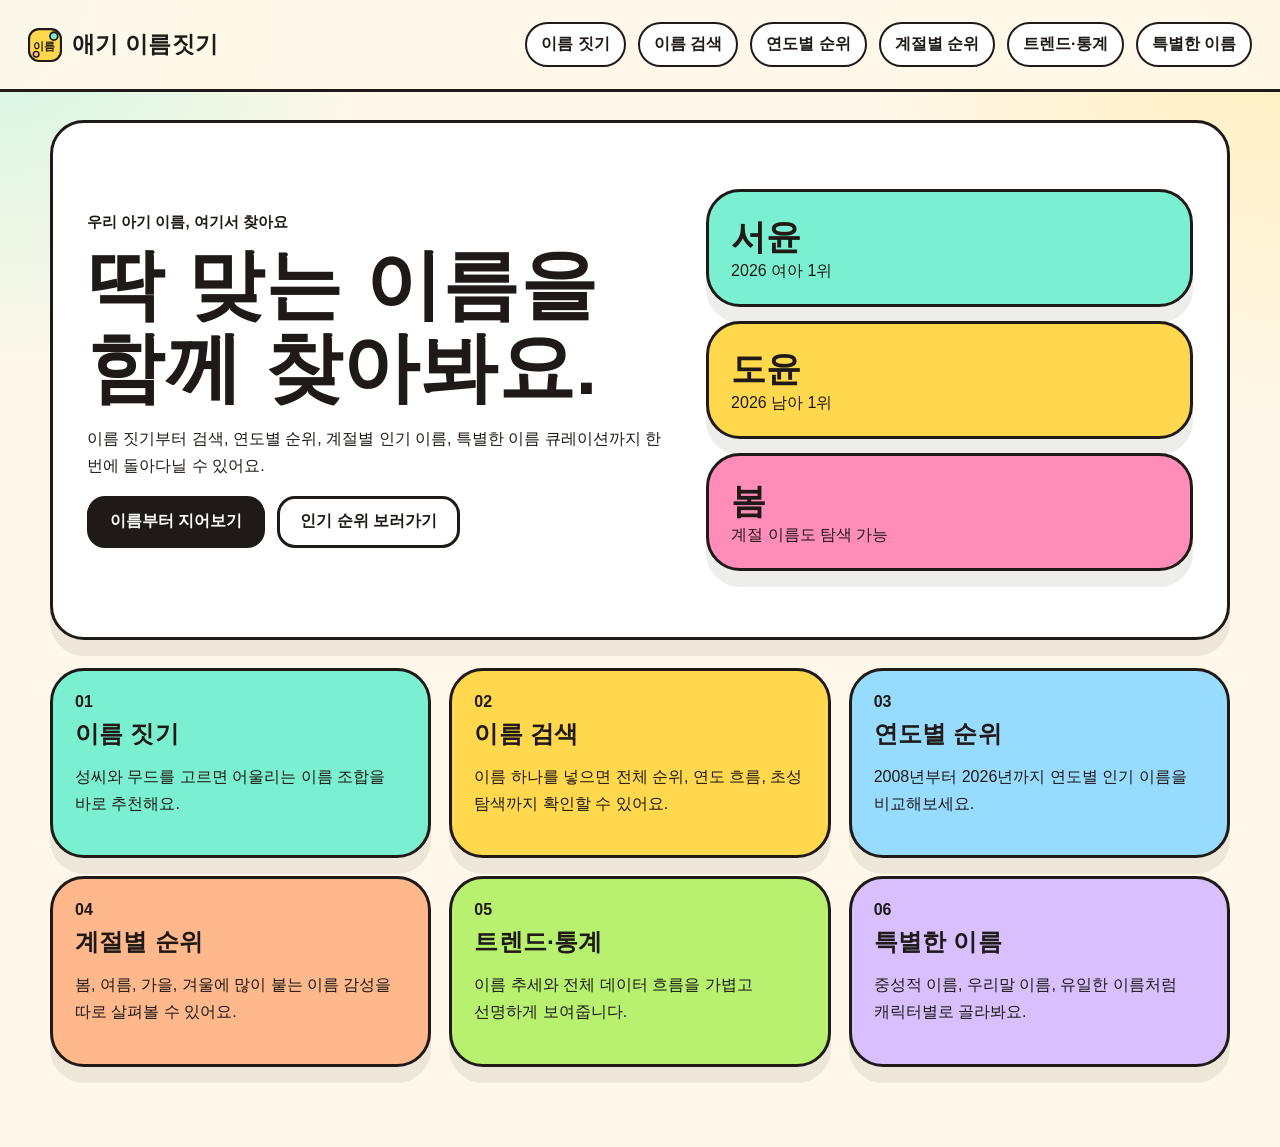
==== index.html @ d15a4895 "애기 이름짓기 - 서비스 론칭 - 서비스명 NAMU CLUB -> 애기 이름짓기 전면 변경 - 로고(logo.svg) 제작 및 파비콘 적용 - UX/UI 버그 수정: stats 카" ====
<!DOCTYPE html>
<html lang="ko">
<head>
  <meta charset="UTF-8" />
  <meta name="viewport" content="width=device-width, initial-scale=1.0" />
  <title>애기 이름짓기 | 이름 놀이터</title>
  <meta name="description" content="애기 이름짓기 - 이름 짓기부터 검색, 연도별 순위, 계절별 인기 이름, 트렌드·통계, 특별한 이름까지 한 번에 탐색해보세요." />
  <link rel="icon" href="./logo.svg" type="image/svg+xml" />
  <link rel="stylesheet" href="./styles.css" />
</head>
<body data-page="home">
  <header class="site-header">
    <a class="brand" href="./index.html"><img src="./logo.svg" width="34" height="34" alt="">애기 이름짓기</a>
    <nav class="site-nav">
      <a href="./generator.html">이름 짓기</a>
      <a href="./search.html">이름 검색</a>
      <a href="./ranking.html">연도별 순위</a>
      <a href="./seasonal.html">계절별 순위</a>
      <a href="./insights.html">트렌드·통계</a>
      <a href="./special.html">특별한 이름</a>
    </nav>
  </header>

  <main class="page">
    <section class="hero hero-home">
      <div class="hero-copy">
        <p class="hero-kicker">우리 아기 이름, 여기서 찾아요</p>
        <h1>딱 맞는 이름을<br />함께 찾아봐요.</h1>
        <p class="hero-text">
          이름 짓기부터 검색, 연도별 순위, 계절별 인기 이름, 특별한 이름 큐레이션까지 한 번에 돌아다닐 수 있어요.
        </p>
        <div class="hero-actions">
          <a class="button button-dark" href="./generator.html">이름부터 지어보기</a>
          <a class="button button-light" href="./ranking.html">인기 순위 보러가기</a>
        </div>
      </div>
      <div class="hero-badge-stack">
        <article class="floating-card mint">
          <strong>서윤</strong>
          <span>2026 여아 1위</span>
        </article>
        <article class="floating-card yellow">
          <strong>도윤</strong>
          <span>2026 남아 1위</span>
        </article>
        <article class="floating-card pink">
          <strong>봄</strong>
          <span>계절 이름도 탐색 가능</span>
        </article>
      </div>
    </section>

    <section class="menu-grid">
      <a class="menu-card mint" href="./generator.html">
        <span>01</span>
        <h2>이름 짓기</h2>
        <p>성씨와 무드를 고르면 어울리는 이름 조합을 바로 추천해요.</p>
      </a>
      <a class="menu-card yellow" href="./search.html">
        <span>02</span>
        <h2>이름 검색</h2>
        <p>이름 하나를 넣으면 전체 순위, 연도 흐름, 초성 탐색까지 확인할 수 있어요.</p>
      </a>
      <a class="menu-card sky" href="./ranking.html">
        <span>03</span>
        <h2>연도별 순위</h2>
        <p>2008년부터 2026년까지 연도별 인기 이름을 비교해보세요.</p>
      </a>
      <a class="menu-card peach" href="./seasonal.html">
        <span>04</span>
        <h2>계절별 순위</h2>
        <p>봄, 여름, 가을, 겨울에 많이 붙는 이름 감성을 따로 살펴볼 수 있어요.</p>
      </a>
      <a class="menu-card lime" href="./insights.html">
        <span>05</span>
        <h2>트렌드·통계</h2>
        <p>이름 추세와 전체 데이터 흐름을 가볍고 선명하게 보여줍니다.</p>
      </a>
      <a class="menu-card lavender" href="./special.html">
        <span>06</span>
        <h2>특별한 이름</h2>
        <p>중성적 이름, 우리말 이름, 유일한 이름처럼 캐릭터별로 골라봐요.</p>
      </a>
    </section>
  </main>
</body>
</html>
---- styles.css ----
:root {
  --bg: #fff8ea;
  --ink: #1f1a17;
  --mint: #7bf0d0;
  --yellow: #ffd84d;
  --sky: #97dcff;
  --peach: #ffb88c;
  --lime: #b7f16f;
  --lavender: #d8c0ff;
  --pink: #ff8db8;
  --line: rgba(31, 26, 23, 0.15);
  --panel: #fffdf7;
  --shadow: 0 16px 0 rgba(31, 26, 23, 0.08);
}

* { box-sizing: border-box; }
html { scroll-behavior: smooth; }

body,
input,
select,
button,
a,
p,
h1,
h2,
h3,
h4,
strong,
span {
  word-break: keep-all;
  overflow-wrap: anywhere;
}

body {
  margin: 0;
  color: var(--ink);
  background:
    radial-gradient(circle at top left, rgba(123, 240, 208, 0.35), transparent 22%),
    radial-gradient(circle at top right, rgba(255, 216, 77, 0.3), transparent 24%),
    var(--bg);
  font-family: "Malgun Gothic", "Apple SD Gothic Neo", "Noto Sans KR", "Segoe UI", sans-serif;
}

.site-header {
  display: flex;
  justify-content: space-between;
  align-items: center;
  gap: 20px;
  padding: 22px 28px;
  position: sticky;
  top: 0;
  background: rgba(255, 248, 234, 0.92);
  backdrop-filter: blur(12px);
  border-bottom: 3px solid var(--ink);
  z-index: 20;
}

.brand,
.site-nav a,
.menu-card,
.button { text-decoration: none; color: inherit; }

.brand {
  flex-shrink: 0;
  display: flex;
  align-items: center;
  gap: 10px;
  font-family: "Malgun Gothic", "Apple SD Gothic Neo", "Noto Sans KR", sans-serif;
  font-weight: 900;
  font-size: 1.45rem;
  letter-spacing: 0.01em;
  white-space: nowrap;
}

.brand img {
  flex-shrink: 0;
  display: block;
}

.site-nav {
  display: flex;
  flex-wrap: wrap;
  gap: 10px;
  min-width: 0;
}

.site-nav a {
  padding: 10px 14px;
  border: 2px solid var(--ink);
  border-radius: 999px;
  background: #fff;
  font-weight: 800;
  max-width: 100%;
  transition: background 0.12s ease;
}

.site-nav a:hover {
  background: #d4faf0;
}

.site-nav a.is-active {
  background: var(--mint);
}

.page {
  width: min(1180px, calc(100% - 28px));
  margin: 0 auto;
  padding: 28px 0 80px;
}

.hero,
.page-hero,
.panel,
.menu-card,
.floating-card,
.result-box,
.card-item,
.stats-grid article {
  border: 3px solid var(--ink);
  border-radius: 34px;
  box-shadow: var(--shadow);
}

.hero {
  display: grid;
  grid-template-columns: 1.1fr 0.9fr;
  gap: 24px;
  padding: 34px;
  background: #fff;
}

.hero > *,
.two-column > *,
.menu-grid > *,
.special-grid > *,
.stats-grid > *,
.panel-head > * {
  min-width: 0;
}

.hero-home {
  min-height: 520px;
  align-items: center;
}

.hero-kicker,
.page-hero p,
.section-mini {
  margin: 0 0 10px;
  font-weight: 900;
  font-size: 0.95rem;
}

.hero h1,
.page-hero h1,
.menu-card h2,
.panel h2,
.special-grid h3 {
  margin: 0;
  font-family: "Malgun Gothic", "Apple SD Gothic Neo", "Noto Sans KR", sans-serif;
  font-weight: 900;
  line-height: 1.08;
  letter-spacing: 0.01em;
}

.hero h1,
.page-hero h1 {
  font-size: clamp(2.6rem, 6vw, 5.4rem);
}

.hero-text,
.panel-note,
.menu-card p,
.card-item p,
.result-box p {
  line-height: 1.7;
  font-size: 1rem;
}

.hero-actions,
.button-row,
.chip-group,
.site-nav,
.stats-grid {
  display: flex;
  flex-wrap: wrap;
  gap: 12px;
}

.button {
  display: inline-flex;
  align-items: center;
  justify-content: center;
  min-height: 52px;
  padding: 0 20px;
  border-radius: 18px;
  border: 3px solid var(--ink);
  font-weight: 900;
  cursor: pointer;
  background: #fff;
  transition: transform 0.12s ease, opacity 0.12s ease;
}

.button:hover {
  transform: translateY(-2px);
  opacity: 0.9;
}

.button:active {
  transform: translateY(0);
}

.button-dark { background: var(--ink); color: #fff; }
.button-light { background: #fff; }
.button-wide { width: 100%; }

.hero-badge-stack {
  display: grid;
  gap: 14px;
}

.floating-card,
.menu-card,
.panel,
.result-box,
.card-item {
  background: var(--panel);
  padding: 22px;
}

.floating-card strong {
  display: block;
  font-family: "Malgun Gothic", "Apple SD Gothic Neo", "Noto Sans KR", sans-serif;
  font-weight: 900;
  font-size: 2.2rem;
}

.mint { background: var(--mint); }
.yellow { background: var(--yellow); }
.sky { background: var(--sky); }
.peach { background: var(--peach); }
.lime { background: var(--lime); }
.lavender { background: var(--lavender); }
.pink { background: var(--pink); }

.menu-grid,
.special-grid {
  display: grid;
  grid-template-columns: repeat(3, minmax(0, 1fr));
  gap: 18px;
  margin-top: 28px;
}

.menu-card {
  transition: transform 0.14s ease, box-shadow 0.14s ease;
}

.menu-card:hover {
  transform: translateY(-5px);
  box-shadow: 0 22px 0 rgba(31, 26, 23, 0.11);
}

.menu-card span {
  display: inline-block;
  margin-bottom: 10px;
  font-weight: 900;
}

.special-grid h3 {
  font-size: 1.7rem;
  margin: 8px 0 4px;
}

.menu-card h2,
.panel h2,
.special-grid h3,
.page-hero h1,
.hero h1,
.name-title {
  overflow-wrap: anywhere;
}

.page-hero {
  padding: 28px 30px;
  margin-bottom: 22px;
}

.two-column {
  display: grid;
  grid-template-columns: 0.92fr 1.08fr;
  gap: 18px;
  margin-top: 18px;
}

.panel-head {
  display: flex;
  justify-content: space-between;
  gap: 14px;
  align-items: start;
  margin-bottom: 14px;
}

.controls-panel {
  display: flex;
  gap: 16px;
  margin-bottom: 18px;
}

label {
  display: block;
  width: 100%;
}

label span {
  display: block;
  margin-bottom: 8px;
  font-weight: 900;
}

input,
select {
  width: 100%;
  min-height: 54px;
  padding: 0 16px;
  border: 3px solid var(--ink);
  border-radius: 18px;
  background: #fff;
  font: inherit;
}

.chip {
  padding: 10px 14px;
  border-radius: 999px;
  border: 3px solid var(--ink);
  background: #fff;
  font-weight: 900;
  cursor: pointer;
  transition: background 0.12s ease;
}

.chip:hover {
  background: #fff5cc;
}

.chip.is-active { background: var(--yellow); }

.card-list {
  display: grid;
  gap: 14px;
  margin-top: 16px;
}

.card-list.compact .card-item,
.card-list.compact .rank-card {
  padding: 18px;
}

.card-item,
.rank-card {
  background: #fff;
}

.name-head,
.rank-head {
  display: flex;
  justify-content: space-between;
  gap: 12px;
  align-items: flex-start;
}

.name-title {
  margin: 0;
  font-family: "Malgun Gothic", "Apple SD Gothic Neo", "Noto Sans KR", sans-serif;
  font-weight: 900;
  font-size: 2rem;
}

.score {
  display: inline-flex;
  align-items: center;
  justify-content: center;
  min-width: 82px;
  min-height: 48px;
  border-radius: 16px;
  border: 3px solid var(--ink);
  background: var(--mint);
  font-weight: 900;
  flex-shrink: 0;
}

.meta-row {
  display: flex;
  flex-wrap: wrap;
  gap: 8px;
  margin: 12px 0;
}

.meta {
  padding: 6px 12px;
  border: 2px solid var(--ink);
  border-radius: 999px;
  background: #fff;
  font-size: 0.9rem;
  font-weight: 700;
}

.result-box,
.chart-box {
  margin-top: 16px;
  background: #fff;
}

.result-box:empty {
  display: none;
}

.chart-box {
  min-height: 280px;
  display: flex;
  align-items: center;
  justify-content: center;
}

.chart-box svg {
  width: 100%;
  height: auto;
}

.stats-grid {
  display: grid;
  grid-template-columns: repeat(2, minmax(0, 1fr));
  gap: 14px;
}

.stats-grid article {
  background: var(--panel);
  padding: 18px 20px;
  display: flex;
  flex-direction: column;
  gap: 4px;
}

.stats-grid article span {
  font-size: 0.88rem;
  font-weight: 700;
  color: rgba(31, 26, 23, 0.65);
}

.stats-grid article strong {
  display: block;
  font-family: "Malgun Gothic", "Apple SD Gothic Neo", "Noto Sans KR", sans-serif;
  font-weight: 900;
  font-size: 2rem;
  line-height: 1.15;
}

.bar-stack {
  display: grid;
  gap: 14px;
  margin-top: 18px;
}

.board-panel {
  margin-top: 18px;
}

.board-controls {
  margin-top: 8px;
}

.mega-board-wrap {
  margin-top: 16px;
  overflow-x: auto;
  padding-bottom: 6px;
}

.mega-board {
  display: grid;
  grid-auto-flow: column;
  grid-auto-columns: minmax(220px, 220px);
  gap: 14px;
  align-items: start;
}

.year-column {
  border: 3px solid var(--ink);
  border-radius: 26px;
  background: #fff;
  overflow: hidden;
}

.year-column-head {
  padding: 16px;
  border-bottom: 3px solid var(--ink);
  background: var(--yellow);
}

.year-column-head strong {
  display: block;
  font-size: 1.2rem;
  font-weight: 900;
}

.year-column-body {
  max-height: 920px;
  overflow-y: auto;
}

.year-rank-row {
  display: grid;
  grid-template-columns: 44px 1fr auto;
  gap: 8px;
  align-items: center;
  padding: 10px 12px;
  border-bottom: 1px dashed rgba(31, 26, 23, 0.18);
  background: #fff;
}

.year-rank-row:last-child {
  border-bottom: 0;
}

.year-rank-row span,
.year-rank-row strong,
.year-rank-row em {
  min-width: 0;
}

.year-rank-row em {
  font-style: normal;
  font-size: 0.9rem;
  font-weight: 700;
  text-align: right;
}

.bar-row {
  display: grid;
  gap: 8px;
}

.bar-label {
  display: flex;
  justify-content: space-between;
  gap: 12px;
  font-weight: 900;
}

.bar-track {
  height: 20px;
  border: 3px solid var(--ink);
  border-radius: 999px;
  background: #fff;
  overflow: hidden;
}

.bar-fill {
  height: 100%;
  background: var(--mint);
}

.bar-modern { background: var(--mint); }
.bar-soft { background: var(--yellow); }
.bar-smart { background: var(--sky); }
.bar-classic { background: var(--lavender); }

@media (max-width: 980px) {
  .hero,
  .two-column,
  .menu-grid,
  .special-grid {
    grid-template-columns: 1fr;
  }

  .controls-panel {
    flex-direction: column;
  }

  .site-nav a {
    padding: 7px 9px;
    font-size: 0.88rem;
  }
}

@media (max-width: 760px) {
  .site-header {
    padding: 14px 16px;
    align-items: center;
    gap: 12px;
    flex-wrap: nowrap;
    overflow: hidden;
  }

  .page {
    width: min(100% - 16px, 1180px);
  }

  .hero,
  .page-hero,
  .panel {
    padding: 20px;
  }

  .panel-head,
  .name-head,
  .rank-head {
    flex-direction: column;
  }

  .brand {
    font-size: 1.1rem;
  }

  .site-nav {
    flex-wrap: nowrap;
    overflow-x: auto;
    scrollbar-width: none;
    -webkit-overflow-scrolling: touch;
    min-width: 0;
    padding-bottom: 2px;
  }

  .site-nav::-webkit-scrollbar {
    display: none;
  }

  .site-nav a {
    flex-shrink: 0;
    padding: 8px 11px;
    font-size: 0.88rem;
  }
}
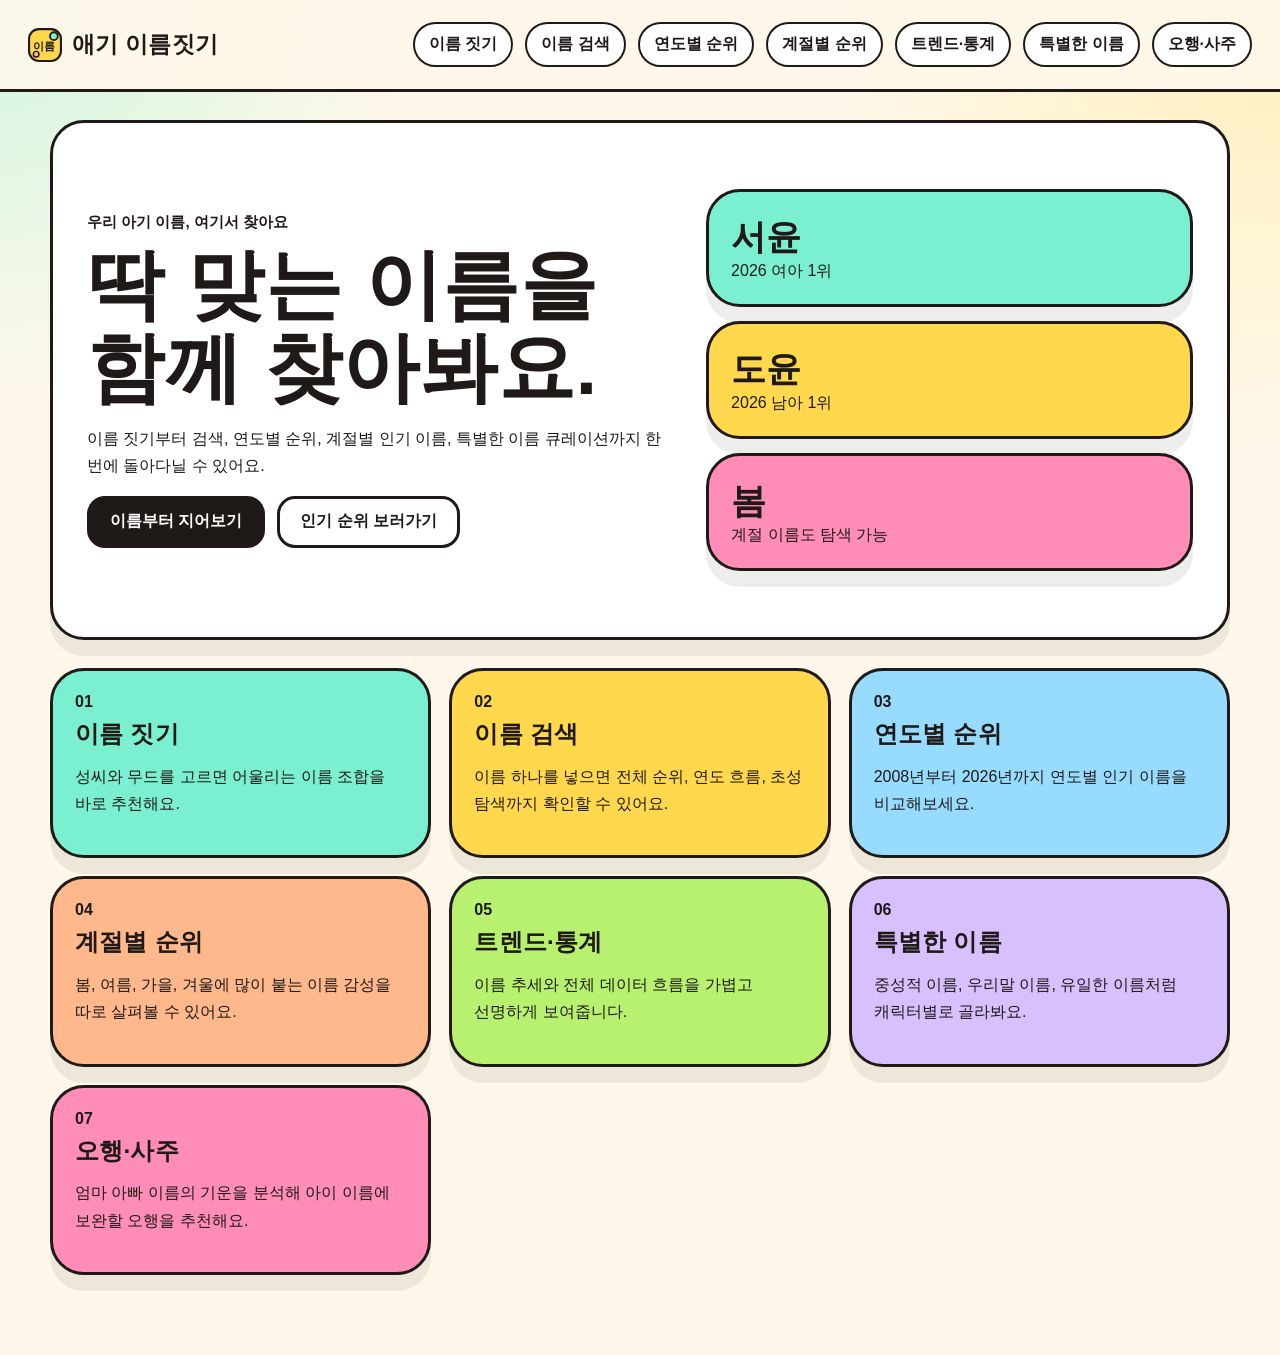
==== commit 3124e8d8: "feat: 오행·사주 이름 추천 기능 추가 - saju.html 신규 페이지: 부모 이름 입력 → 소리오행 분석 → 추천 이름 - 소리오행 엔진: 초성(ㄱ/ㅋ=木, ㄴ/ㄷ/ㄹ/ㅌ=" ====
--- a/index.html
+++ b/index.html
@@ -18,6 +18,7 @@
       <a href="./seasonal.html">계절별 순위</a>
       <a href="./insights.html">트렌드·통계</a>
       <a href="./special.html">특별한 이름</a>
+      <a href="./saju.html">오행·사주</a>
     </nav>
   </header>
 
@@ -81,6 +82,11 @@
         <h2>특별한 이름</h2>
         <p>중성적 이름, 우리말 이름, 유일한 이름처럼 캐릭터별로 골라봐요.</p>
       </a>
+      <a class="menu-card pink" href="./saju.html">
+        <span>07</span>
+        <h2>오행·사주</h2>
+        <p>엄마 아빠 이름의 기운을 분석해 아이 이름에 보완할 오행을 추천해요.</p>
+      </a>
     </section>
   </main>
 </body>
--- a/styles.css
+++ b/styles.css
@@ -564,6 +564,199 @@
 .bar-smart { background: var(--sky); }
 .bar-classic { background: var(--lavender); }
 
+/* ── 오행·사주 ── */
+.ohaeng-mok  { background: var(--lime); }
+.ohaeng-hwa  { background: var(--peach); }
+.ohaeng-to   { background: var(--yellow); }
+.ohaeng-geum { background: var(--sky); }
+.ohaeng-su   { background: var(--lavender); }
+
+.ohaeng-mok-light  { background: rgba(183, 241, 111, 0.28); }
+.ohaeng-hwa-light  { background: rgba(255, 184, 140, 0.28); }
+.ohaeng-to-light   { background: rgba(255, 216, 77, 0.28); }
+.ohaeng-geum-light { background: rgba(151, 220, 255, 0.28); }
+.ohaeng-su-light   { background: rgba(216, 192, 255, 0.28); }
+.ohaeng-empty      { background: rgba(31, 26, 23, 0.07); }
+
+.ohaeng-tag,
+.ohaeng-badge {
+  display: inline-flex;
+  align-items: center;
+  justify-content: center;
+  padding: 5px 14px;
+  border: 2px solid var(--ink);
+  border-radius: 999px;
+  font-weight: 900;
+  font-size: 0.9rem;
+  flex-shrink: 0;
+}
+
+.saju-result-wrap { display: grid; gap: 18px; margin-top: 18px; }
+
+.saju-parent-row {
+  display: grid;
+  grid-template-columns: 1fr 1fr;
+  gap: 14px;
+  margin-top: 14px;
+}
+
+.ohaeng-parent-card {
+  border: 3px solid var(--ink);
+  border-radius: 24px;
+  padding: 18px;
+}
+
+.ohaeng-parent-card h3 {
+  margin: 4px 0 12px;
+  font-family: "Malgun Gothic", "Apple SD Gothic Neo", "Noto Sans KR", sans-serif;
+  font-size: 1.6rem;
+  font-weight: 900;
+}
+
+.ohaeng-mini-row {
+  display: flex;
+  gap: 6px;
+  margin-bottom: 12px;
+}
+
+.ohaeng-mini {
+  flex: 1 1 0;
+  min-width: 0;
+  display: flex;
+  flex-direction: column;
+  align-items: center;
+  gap: 2px;
+  padding: 8px 4px;
+  border: 2px solid var(--ink);
+  border-radius: 14px;
+  font-size: 0.78rem;
+  font-weight: 700;
+}
+
+.ohaeng-mini strong {
+  font-size: 1.05rem;
+  font-weight: 900;
+}
+
+.ohaeng-balance-grid {
+  display: grid;
+  grid-template-columns: repeat(5, 1fr);
+  gap: 10px;
+  margin-top: 14px;
+}
+
+.ohaeng-balance-item {
+  display: flex;
+  flex-direction: column;
+  align-items: center;
+  gap: 6px;
+  padding: 14px 8px;
+  border: 3px solid var(--ink);
+  border-radius: 20px;
+  text-align: center;
+}
+
+.ohaeng-balance-item.ohaeng-missing {
+  border-style: dashed;
+  opacity: 0.7;
+}
+
+.ohaeng-icon { font-size: 1.5rem; font-weight: 900; }
+.ohaeng-el-name { font-size: 0.82rem; font-weight: 900; }
+.ohaeng-pct { font-size: 0.8rem; font-weight: 900; }
+
+.ohaeng-bar-wrap {
+  width: 100%;
+  height: 8px;
+  background: rgba(31, 26, 23, 0.12);
+  border-radius: 999px;
+  overflow: hidden;
+}
+
+.ohaeng-bar-fill {
+  height: 100%;
+  background: var(--ink);
+  border-radius: 999px;
+  min-width: 2px;
+}
+
+.saju-element-tags {
+  display: flex;
+  align-items: center;
+  gap: 8px;
+  flex-wrap: wrap;
+  margin-top: 14px;
+}
+
+.saju-element-tags p {
+  margin: 0;
+  font-weight: 700;
+  display: flex;
+  align-items: center;
+  gap: 8px;
+  flex-wrap: wrap;
+}
+
+.saju-mood-grid {
+  display: grid;
+  grid-template-columns: repeat(3, 1fr);
+  gap: 14px;
+  margin-top: 14px;
+}
+
+.saju-mood-card {
+  border: 3px solid var(--ink);
+  border-radius: 24px;
+  padding: 20px;
+  background: #fff;
+}
+
+.saju-mood-card .section-mini { margin-bottom: 6px; }
+
+.saju-mood-card h3 {
+  margin: 6px 0 8px;
+  font-family: "Malgun Gothic", "Apple SD Gothic Neo", "Noto Sans KR", sans-serif;
+  font-size: 1.35rem;
+  font-weight: 900;
+  line-height: 1.2;
+}
+
+.saju-mood-icon { font-size: 2rem; margin: 6px 0; }
+
+.ohaeng-intro-grid {
+  display: grid;
+  grid-template-columns: 1fr 1fr;
+  gap: 10px;
+  margin-top: 14px;
+}
+
+.ohaeng-intro-item {
+  border: 3px solid var(--ink);
+  border-radius: 18px;
+  padding: 14px;
+}
+
+.ohaeng-intro-item strong {
+  display: block;
+  font-size: 1rem;
+  font-weight: 900;
+  margin-bottom: 4px;
+}
+
+.ohaeng-intro-item span {
+  font-size: 0.82rem;
+  font-weight: 700;
+  display: block;
+  margin-bottom: 4px;
+  opacity: 0.7;
+}
+
+.ohaeng-intro-item p {
+  margin: 0;
+  font-size: 0.85rem;
+  line-height: 1.5;
+}
+
 @media (max-width: 980px) {
   .hero,
   .two-column,
@@ -583,6 +776,13 @@
 }
 
 @media (max-width: 760px) {
+  .saju-parent-row { grid-template-columns: 1fr; }
+  .saju-mood-grid  { grid-template-columns: 1fr; }
+  .ohaeng-intro-grid { grid-template-columns: 1fr; }
+  .ohaeng-balance-item { padding: 10px 4px; }
+  .ohaeng-icon { font-size: 1.1rem; }
+  .ohaeng-el-name { font-size: 0.72rem; }
+
   .site-header {
     padding: 14px 16px;
     align-items: center;
